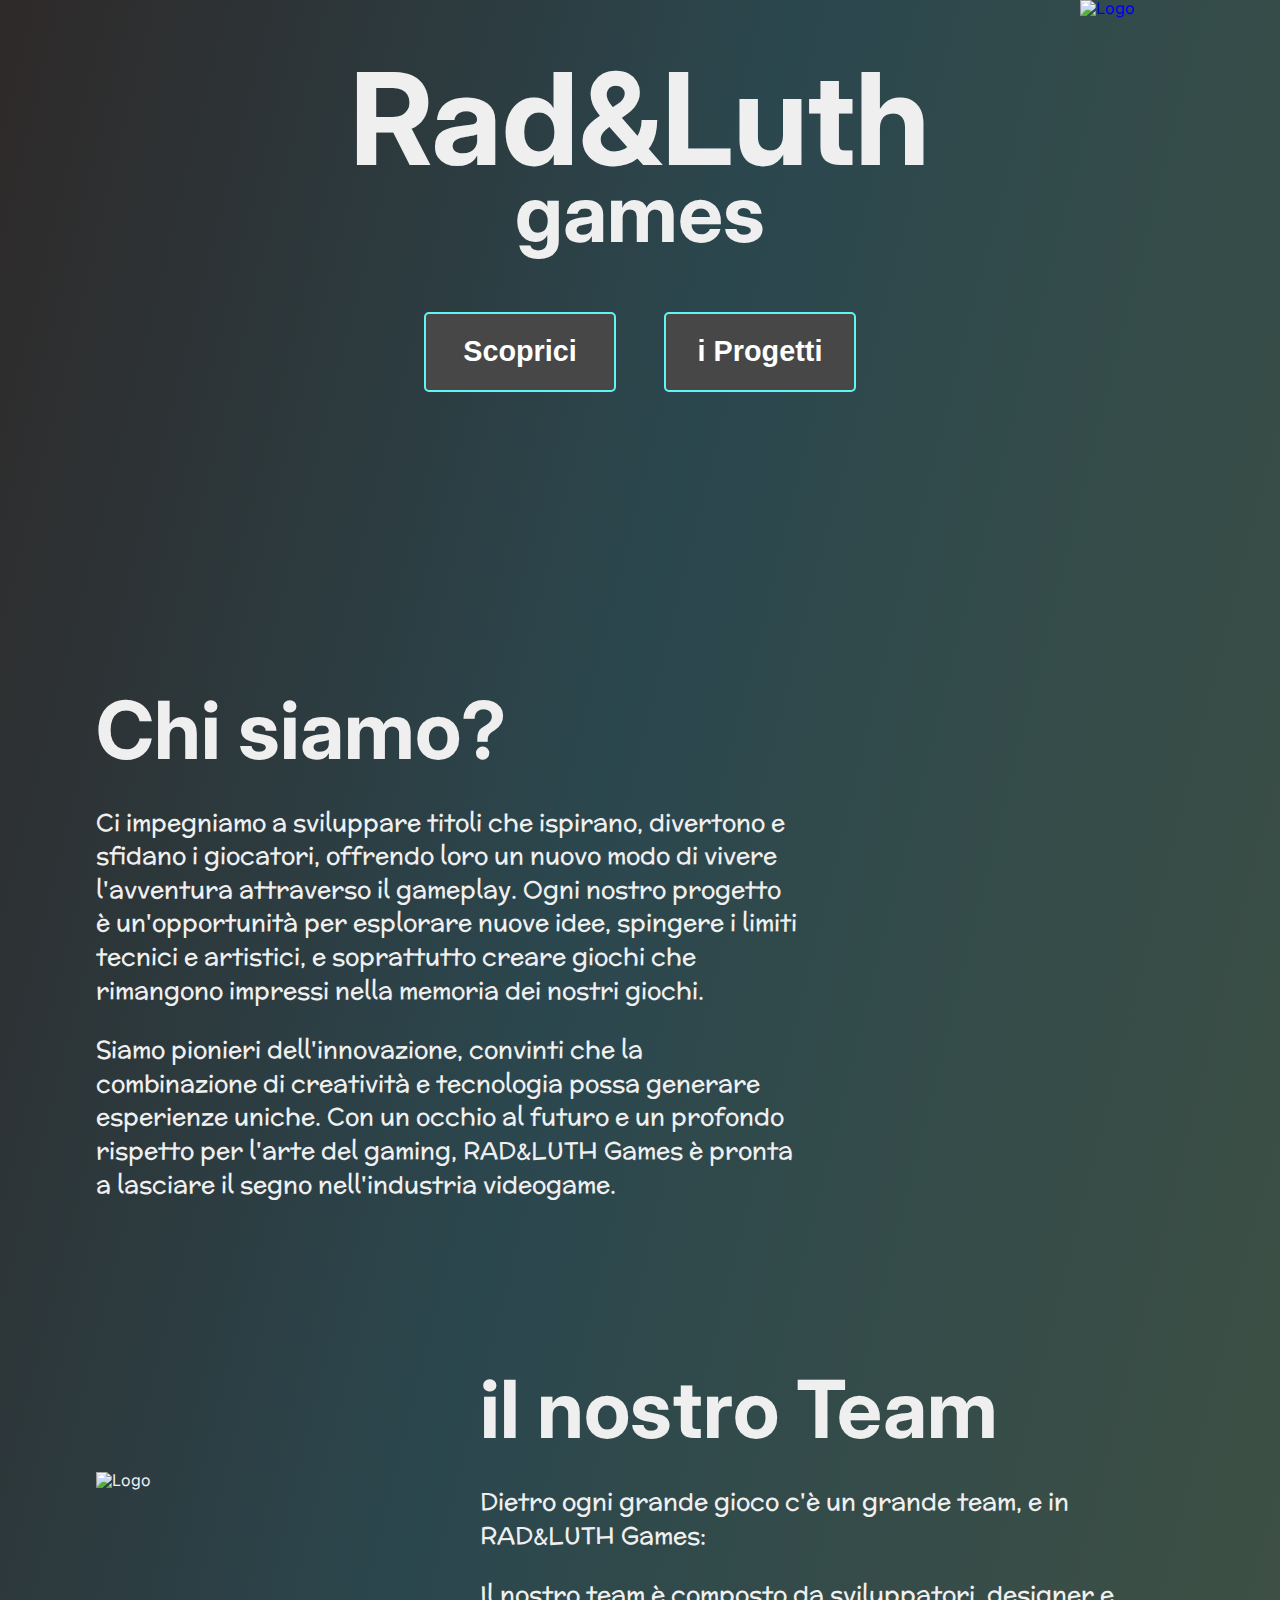
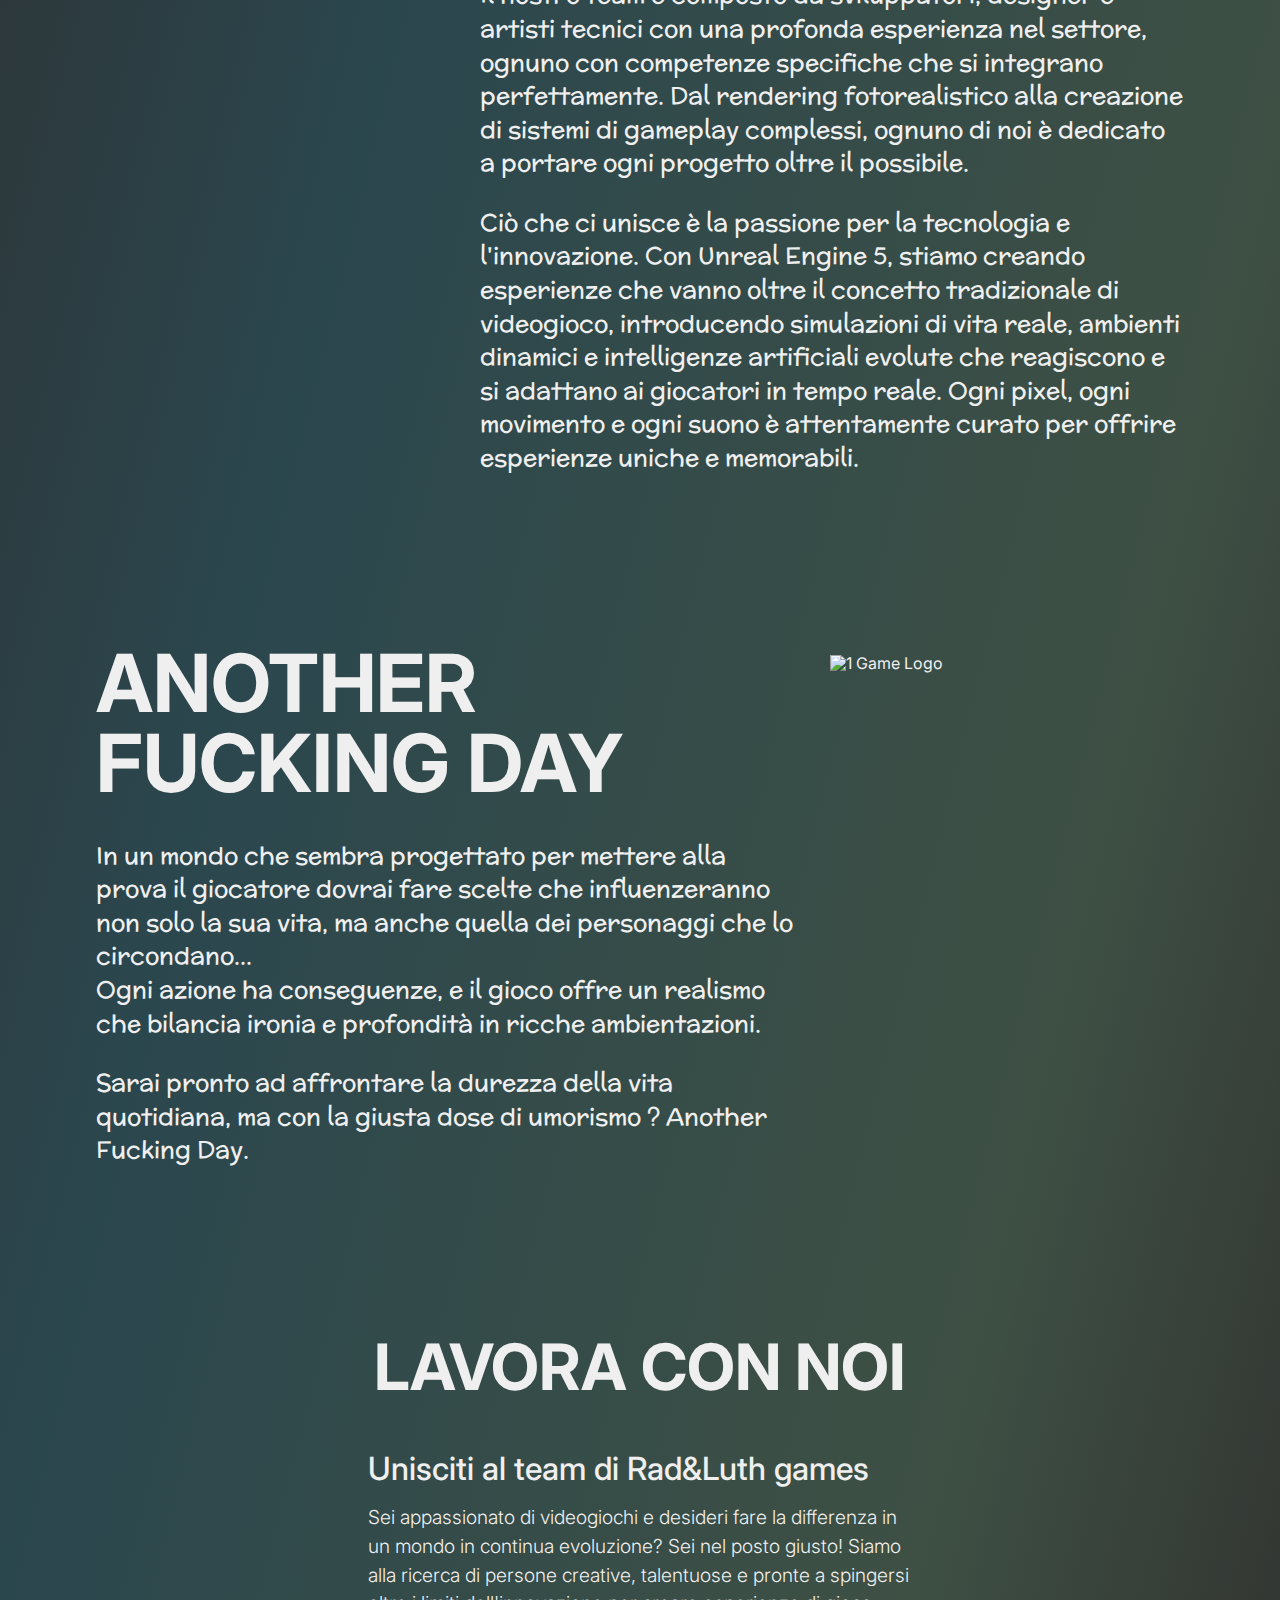
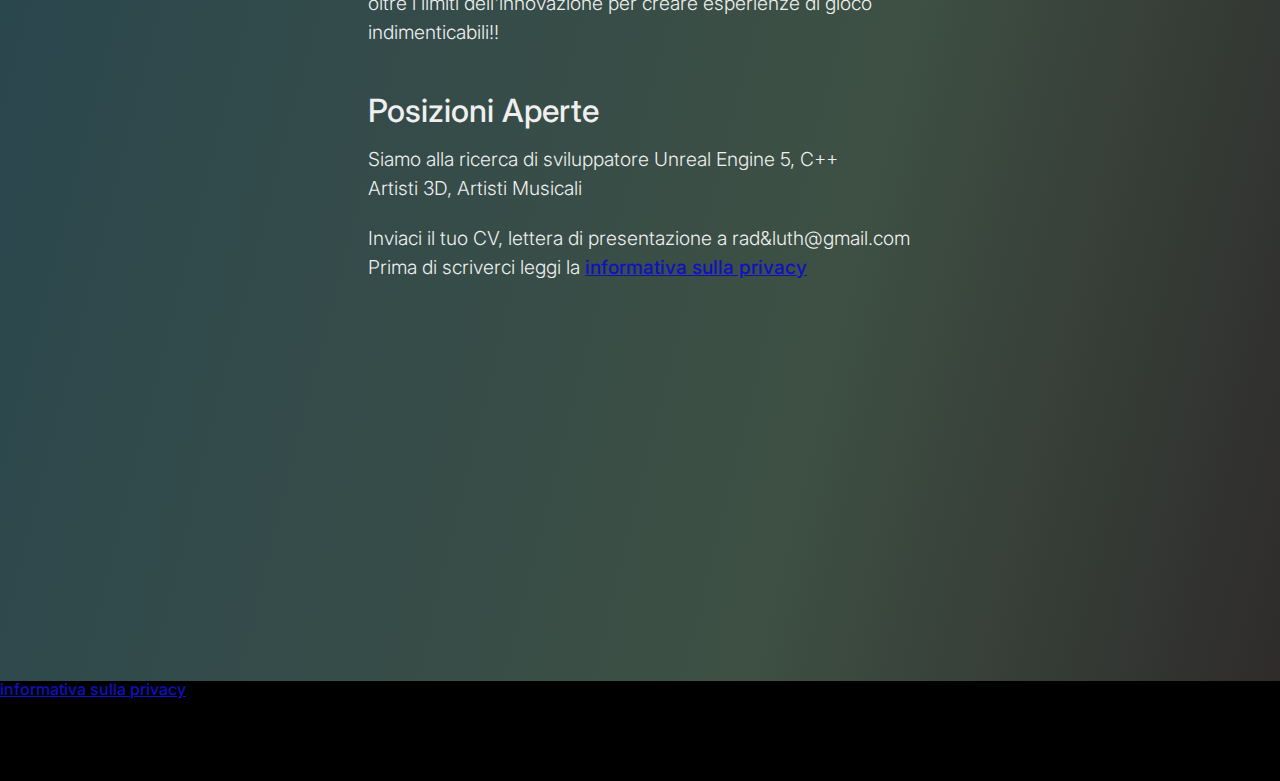
==== index.html @ a953b3aa "Add files via upload" ====
<!DOCTYPE html>
<html lang="it">
<head>
    <meta charset="UTF-8">
    <meta name="viewport" content="width=device-width, initial-scale=1.0">
    <title>Rad&Luth Games</title>
    <link rel="stylesheet" href="style.css">
    <script src="script.js" async></script>
    <link rel="preconnect" href="https://fonts.googleapis.com">
    <link rel="preconnect" href="https://fonts.gstatic.com" crossorigin>
    <link href="https://fonts.googleapis.com/css2?family=Inter:ital,opsz,wght@0,14..32,100..900;1,14..32,100..900&family=McLaren&display=swap" rel="stylesheet">
</head>
<body>

    <h1 class="title"> Rad&Luth <br> <span class="titleMin"> games </span> </h1>

    <a href="https://radluthgames.com">
        <img class="logo" style="display: none;" src="logo.png" alt="Logo">
    </a>
    <div class="buttons_container">
        <div>
            <button onclick="buttonScoprici()"> Scoprici </button>
            <button onclick="buttonProgetti()"> i Progetti </button>
        </div>
    </div>
    
<!-- DESKTOP -->
<div class="info_desktop">
    
    <div class="info">
        <h2 class="title2"> Chi siamo? </h2>
        <h3 class="text"> 
            Ci impegniamo a sviluppare titoli che ispirano, divertono e sfidano i giocatori, offrendo loro un nuovo modo di vivere l'avventura attraverso il gameplay. Ogni nostro progetto è un'opportunità per esplorare nuove idee, spingere i limiti tecnici e artistici, e soprattutto creare giochi che rimangono impressi nella memoria dei nostri giochi.
            <br>
            <hr style="border-color: transparent;">
            Siamo pionieri dell'innovazione, convinti che la combinazione di creatività e tecnologia possa generare esperienze uniche. Con un occhio al futuro e un profondo rispetto per l'arte del gaming, RAD&LUTH Games è pronta a lasciare il segno nell'industria videogame. 
        </h3>
    </div>

    <hr style="border-color: transparent; height: 150px;">

    <div class="info">
        <div class="wrapper">
            <img class="section_image" src="logo.png" alt="Logo">
            <div>
                <h2 class="title2"> il nostro Team </h2>
                <h3 class="text"> 
                    Dietro ogni grande gioco c'è un grande team, e in RAD&LUTH Games:
                    <br>
                    <hr style="border-color: transparent;">
                    Il nostro team è composto da sviluppatori, designer e artisti tecnici con una profonda esperienza nel settore, ognuno con competenze specifiche che si integrano perfettamente. Dal rendering fotorealistico alla creazione di sistemi di gameplay complessi, ognuno di noi è dedicato a portare ogni progetto oltre il possibile.
                    <br>
                    <hr style="border-color: transparent;">
                    Ciò che ci unisce è la passione per la tecnologia e l'innovazione. Con Unreal Engine 5, stiamo creando esperienze che vanno oltre il concetto tradizionale di videogioco, introducendo simulazioni di vita reale, ambienti dinamici e intelligenze artificiali evolute che reagiscono e si adattano ai giocatori in tempo reale. Ogni pixel, ogni movimento e ogni suono è attentamente curato per offrire esperienze uniche e memorabili.
                </h3>
            </div>
        </div>
    </div>

    <hr style="border-color: transparent; height: 150px;">

    <div class="info">
        <div class="wrapper">
            <div>
                <h2 class="title2"> ANOTHER FUCKING DAY </h2>
                <h3 class="text"> 
                    In un mondo che sembra progettato per mettere alla prova il giocatore dovrai fare scelte che influenzeranno non solo la sua vita, ma anche quella dei personaggi che lo circondano... <br> Ogni azione ha conseguenze, e il gioco offre un realismo che bilancia ironia e profondità in ricche ambientazioni.
                    <br>
                    <hr style="border-color: transparent;">
                    Sarai pronto ad affrontare la durezza della vita quotidiana, ma con la giusta dose di umorismo ?  Another Fucking Day.
                </h3>
            </div>
            <img class="section_image" src="game_1_logo.png" alt="1 Game Logo">
        </div>
    </div>

    <hr style="border-color: transparent; height: 150px;">

</div>
<!-- FINE DESKTOP -->

<!-- MOBILE -->
<div class="info_mobile">

    <div class="mobile_info">
        <h2 class="mobile_title2"> Chi siamo? </h2>
        <h3 class="mobile_text"> 
            Ci impegniamo a sviluppare titoli che ispirano, divertono e sfidano i giocatori, offrendo loro un nuovo modo di vivere l'avventura attraverso il gameplay. 
            <br>
            <hr style="border-color: transparent;">
            Ogni nostro progetto è un'opportunità per esplorare nuove idee, spingere i limiti tecnici e artistici, e soprattutto creare giochi che rimangono impressi nella memoria dei nostri giochi.
            <br>
            <hr style="border-color: transparent;">
            Siamo pionieri dell'innovazione, convinti che la combinazione di creatività e tecnologia possa generare esperienze uniche. 
            <br>
            <hr style="border-color: transparent;">
            Con un occhio al futuro e un profondo rispetto per l'arte del gaming, RAD&LUTH Games è pronta a lasciare il segno nell'industria videogame. 
        </h3>
    </div>

    <hr style="border-color: #61F4F1; margin: 20px 0px 20px 0px;">

    <div class="mobile_info">
        <h2 class="mobile_title2"> Chi siamo? </h2>
        <h3 class="mobile_text"> 
            Ci impegniamo a sviluppare titoli che ispirano, divertono e sfidano i giocatori, offrendo loro un nuovo modo di vivere l'avventura attraverso il gameplay. 
            <br>
            <hr style="border-color: transparent;">
            Ogni nostro progetto è un'opportunità per esplorare nuove idee, spingere i limiti tecnici e artistici, e soprattutto creare giochi che rimangono impressi nella memoria dei nostri giochi.
            <br>
            <hr style="border-color: transparent;">
            Siamo pionieri dell'innovazione, convinti che la combinazione di creatività e tecnologia possa generare esperienze uniche. 
            <br>
            <hr style="border-color: transparent;">
            Con un occhio al futuro e un profondo rispetto per l'arte del gaming, RAD&LUTH Games è pronta a lasciare il segno nell'industria videogame. 
        </h3>
        <img class="mobile_section_image" src="logo.png" alt="Logo">
    </div>

    <hr style="border-color: #61F4F1;">

    <div class="mobile_info">
        <h2 class="mobile_title2"> ANOTHER FUCKING DAY </h2>
        <h3 class="mobile_text"> 
            In un mondo che sembra progettato per spegnere la creatività e mettere alla prova la pazienza, il giocatore dovrà fare scelte che influenzeranno non solo la sua vita, ma anche quella dei personaggi che lo circondano. 
            <br>
            <hr style="border-color: transparent;">
            Ogni azione ha conseguenze, e il gioco offre un realismo che bilancia ironia e profondità  
            <br>
            <hr style="border-color: transparent;">
            Sarai pronto ad affrontare la durezza della vita quotidiana, ma con la giusta dose di umorismo ?  Another Fucking Day.
        </h3>
        <img class="mobile_section_image" src="game_1_logo.png" alt="Game Logo">
    </div>

    <hr style="border-color: #61F4F1;">


</div>
<!-- FINE MOBILE -->

    <div class="jobs">
        <div>
            <h2 class="title22"> LAVORA CON NOI </h2>
            <h3 class="title3"> Unisciti al team di Rad&Luth games </h3>
            <h4 class="text2"> 
                Sei appassionato di videogiochi e desideri fare la differenza in un mondo in continua evoluzione? Sei nel posto giusto! Siamo alla ricerca di persone creative, talentuose e pronte a spingersi oltre i limiti dell'innovazione per creare esperienze di gioco indimenticabili!!
            </h4>

            <hr style="border-color: transparent;">
            <hr style="border-color: transparent;">
            <hr style="border-color: transparent;">
            <hr style="border-color: transparent;">

            <h3 class="title3"> Posizioni Aperte </h3>
            <h4 class="text2"> 
                Siamo alla ricerca di sviluppatore Unreal Engine 5, C++  <br>
                <hr class="only_mobile" style="border-color: transparent; display: none;">
                Artisti 3D, Artisti Musicali  <br>
                <hr style="border-color: transparent;">
                Inviaci il tuo CV, lettera di presentazione a rad&luth@gmail.com
                <br>
                Prima di scriverci leggi la <a style="color: rgb(14, 17, 192); font-weight: 500;" target="_blank" href="informativa_privacy.html" > informativa sulla privacy </a> <br>
            </h4>
        </div>
    </div>

    <footer>
        <a style="color: rgb(14, 17, 192); font-weight: 500;" target="_blank" href="informativa_privacy.html"> informativa sulla privacy </a>
    </footer>

    <div id="ad" class="ad_container">
        <button onclick="closeAd()"> <img src="close_x.svg" alt="Chiudi AD"> </button>
        <video autoplay loop muted>
            <source src="ad.mp4" type="video/mp4">
        </video>
    </div>

</body>
</html>
---- style.css ----
html,body,div,span,applet,object,iframe,a,abbr,acronym,address,big,cite,code,del,dfn,em,font,img,ins,kbd,q,s,samp,small,strike,strong,sub,sup,tt,var,dl,dt,dd,ol,ul,li,h1,h2,h3,h4,h5,h6,pre,form,fieldset,input,textarea,label,legend,p,blockquote,table,caption,tbody,tfoot,thead,tr,th,td{margin:0;padding:0;border:0;outline:0;font-weight:inherit;font-style:inherit;font-size:100%;font-family:inherit;vertical-align:baseline;}body{line-height:1;color:black;background:white;}:focus{outline:0;}table{border-collapse:collapse;border-spacing:0;}caption,th,td{text-align:left;font-weight:normal;}fieldset,img{border:0;}address,caption,cite,code,dfn,em,strong,th,var{font-style:normal;font-weight:normal;}ol,ul{list-style:none;}h1,h2,h3,h4,h5,h6{font-size:100%;font-weight:normal;}blockquote:before,blockquote:after,q:before,q:after{content:"";}blockquote,q{quotes:"" "";}abbr,acronym{border:0;}

body { 
    color: #f0efef;
    font-family: "Inter", sans-serif;
    background-color: #2E2A2A;
    width: 100%;
    background-image: linear-gradient(104deg, rgba(46,42,42,1) 1%, rgba(43,71,78,1) 35%, rgba(62,80,68,1) 75%, rgba(46,42,42,1) 100%);
    display: inline-block;
}

#ad {
    display: none !important; /* ad inesistente */
}

::selection {
    color: rgb(0, 0, 0);
    background: #61f4f267;
}

.text {
    font-family: "McLaren", sans-serif;
    font-weight: 400;
    font-style: normal;
    font-size: 1.5rem;
}

.ad_container {
    position: fixed;
    bottom: 35px;
    right: 35px;
    display: none;
    width: 480px;
    height: 270px;
    border-radius: 10px;
    background-color: rgba(50, 50, 50, .5);
    border: 2px solid #61F4F1;
}

.ad_container video {
    width: 100%;
    height: auto;
    border-radius: 10px;
}

.ad_container button {
    position: absolute;
    top: 10px;
    right: 10px;
    width: 32px;
    height: 32px;
    padding: 0px;
    margin: 0px;
    border: none;
    background-color: rgba(50, 50, 50, .5);
    cursor: pointer;
    z-index: 1;
    border-radius: 100%;
}

.title {
    font-size: 8rem;
    font-weight: bolder;
    text-align: center;
    margin-top: 9vh;
    line-height: 60%;
    user-select: none;
}

.titleMin {
    font-size: 5rem;
}

@media only screen and (max-width: 554px) {
    .title {
        font-size: 4rem;
        font-weight: bolder;
        text-align: center;
        margin-top: 6vh;
        position: relative;
        line-height: 60%;
    }

    .titleMin {
        font-size: 2.5rem;
    }
}

img {
    user-select: none;
}

@media only screen and (min-width: 1200px) {
    .logo {
        width: 12.5rem;
        height: 12.5rem;
        display: block !important;
        position: absolute;
        top: 0;
        right: 0;
        cursor: pointer;
    }
}

.buttons_container {
    width: 80%;
    padding: 10px;
    display: flex;
    justify-content: center;
    margin: 50px auto;
    margin-bottom: 32vh;
    user-select: none;
}

.buttons_container div {
    display: flex;
    row-gap: 1.5rem;
    column-gap: 3rem;
    flex-wrap: wrap;
}

button {
    width: 12rem;
    height: 5rem;
    background-color: #474747;
    border: solid #61F4F1 2px;
    border-radius: 5px;
    margin: auto;
    color: #FFFFFF;
    font-size: 1.8rem;
    font-weight: bolder;
    cursor: pointer;
}

.title2 {
    font-size: 5rem;
    font-weight: bolder;
    margin-bottom: 4vh;
}

.info {
    padding-left: 6rem;
    padding-right: 6rem;
}

.info .text {
    width: 55dvw;
    line-height: 140%;
}

.wrapper {
    display: flex;
    justify-content: space-between;
    align-items: center;
    gap: 30px;
}

.section_image {
    width: 500px;
    height: 500px;
}

@media only screen and (max-width: 1200px) {
    .info_mobile {
        display: block;
    }
    .info_desktop {
        display: none;
    }

    .buttons_container {
        margin-bottom: 10vh !important;
    }
}

@media only screen and (min-width: 1200px) {
    .info_mobile {
        display: none;
    }
    .info_desktop {
        display: block;
    }
}

.mobile_info {
    padding-left: 1rem;
    padding-right: 1rem;
    display: flex;
    flex-direction: column;
    margin-bottom: 70px;
    margin-top: 70px;
}

.mobile_title2 {
    font-size: 3rem;
    text-align: center;
    font-weight: bolder;
    margin-bottom: 4vh;
}

.mobile_text {
    font-size: 1.2rem;
    line-height: 140%;
}

.mobile_section_image {
    width: 80%;
    height: 80%;
    margin: auto;
    margin-top: 50px;
}

.title3 {
    font-size: 2rem;
    margin-bottom: 2vh;
    font-weight: 500;
}

.jobs {
    padding-left: 6rem;
    padding-right: 6rem;
    display: flex;
    justify-content: center;
}

.jobs div{
    width: 50%;
}

.text2 {
    font-weight: 300;
    line-height: 150%;
    font-size: 1.2rem;
}

.title22 {
    font-size: 5vw;
    font-weight: bolder;
    margin-bottom: 6vh;
    text-align: center;
}


@media only screen and (max-width: 1200px) {
    .jobs div{
        width: 90% !important;
    }    
    .title22 {
        font-size: 3.5rem !important;
        margin-bottom: 5vh !important;
        margin-top: 2vh;
    }
    .jobs {
        padding-left: 1rem !important;
        padding-right: 1rem !important;
    }
    .only_mobile {
        display: block !important;
    }
    .text2 {
        font-size: 1rem !important;
    }
}

footer {
    height: 100px;
    background-color: black;
    margin-top: 400px;
}

::-webkit-scrollbar {
    width: 8px;
}
  
::-webkit-scrollbar-thumb {
    background: #1e8b8a;
}
  
::-webkit-scrollbar-thumb:hover {
    background: #61F4F1;
}
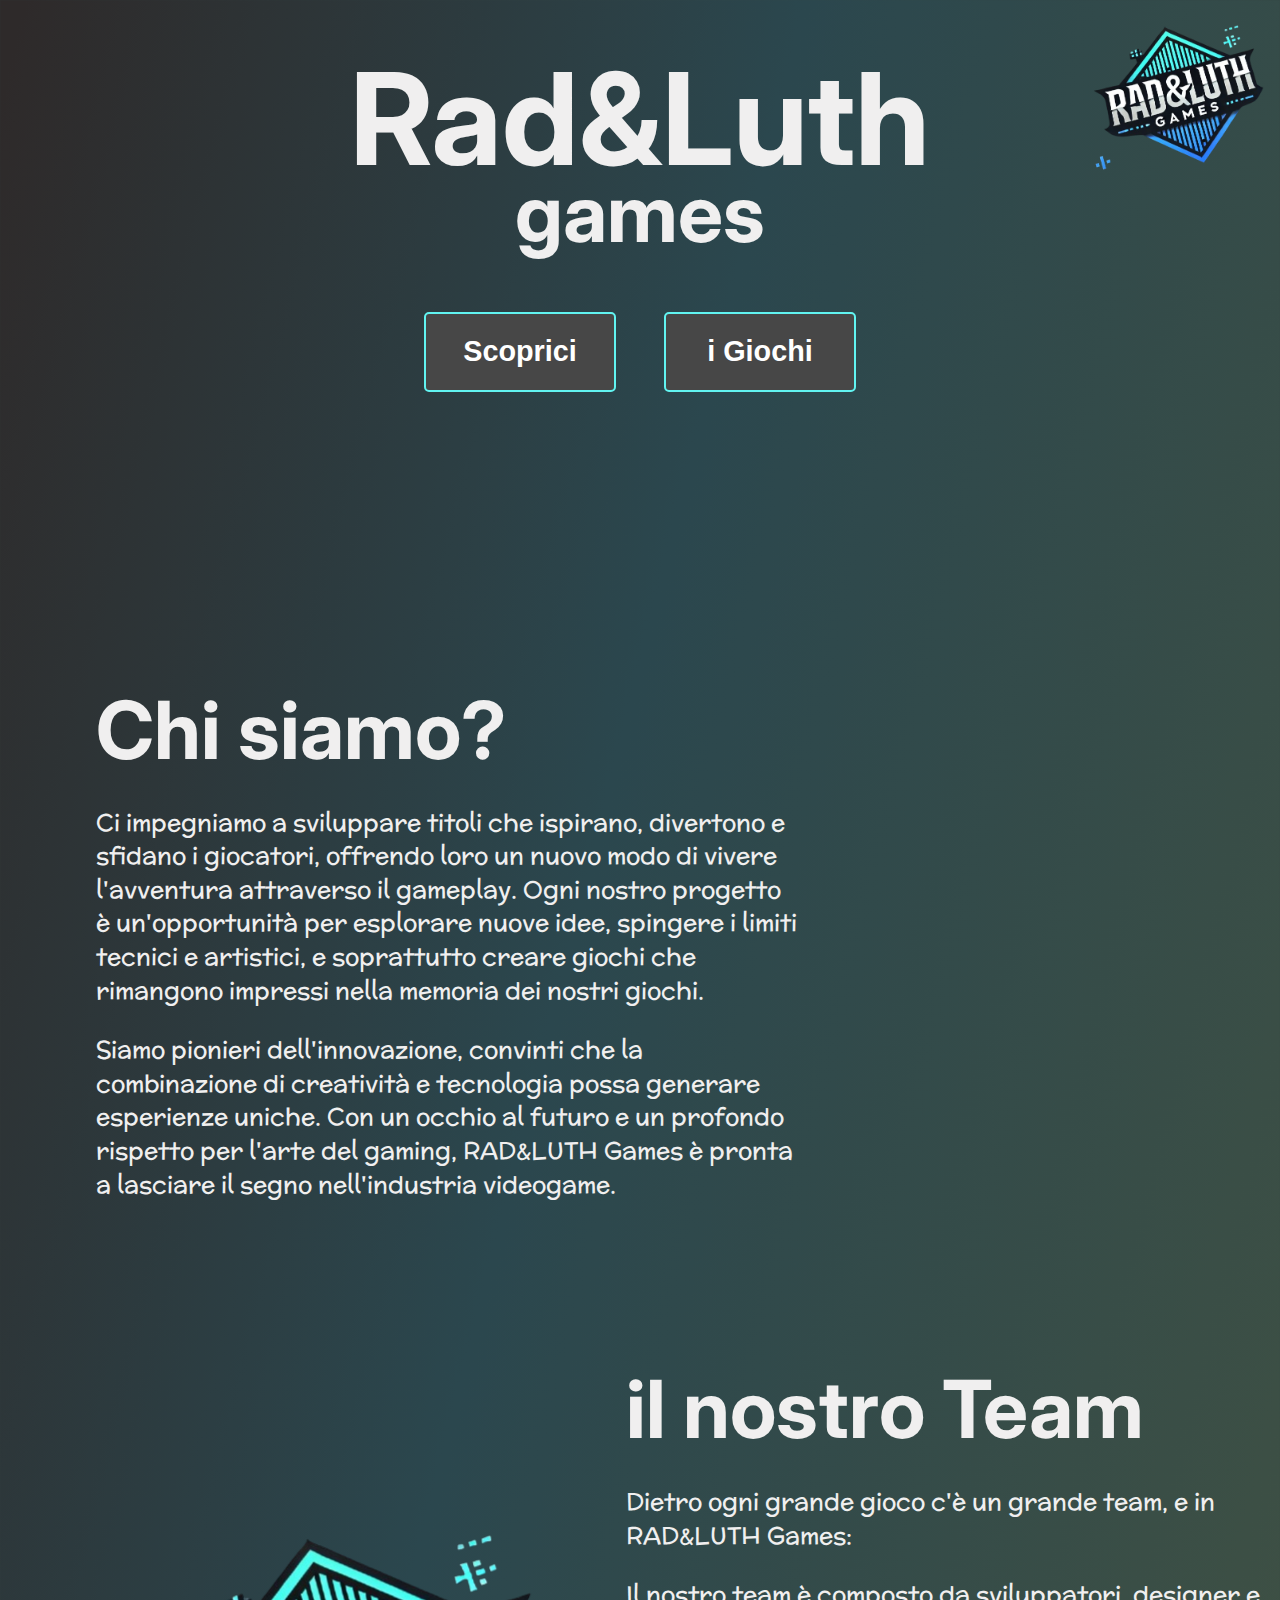
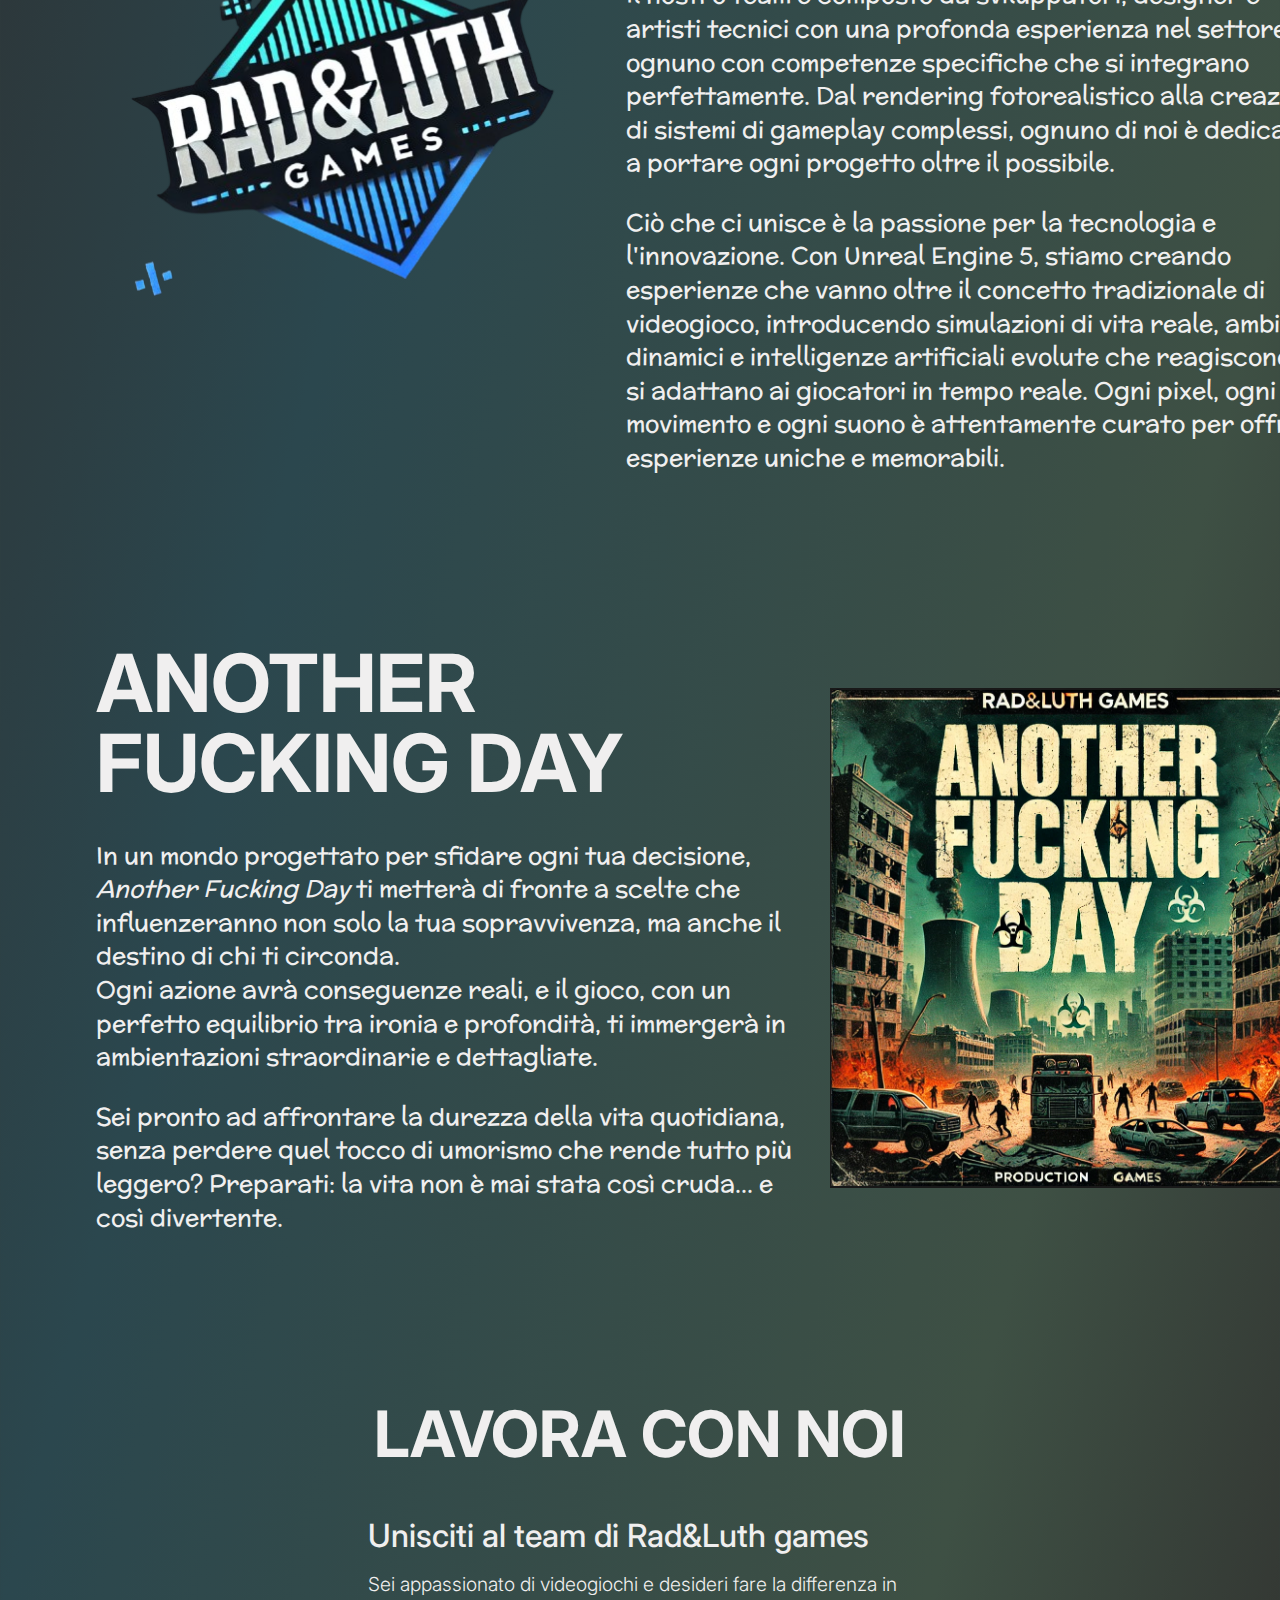
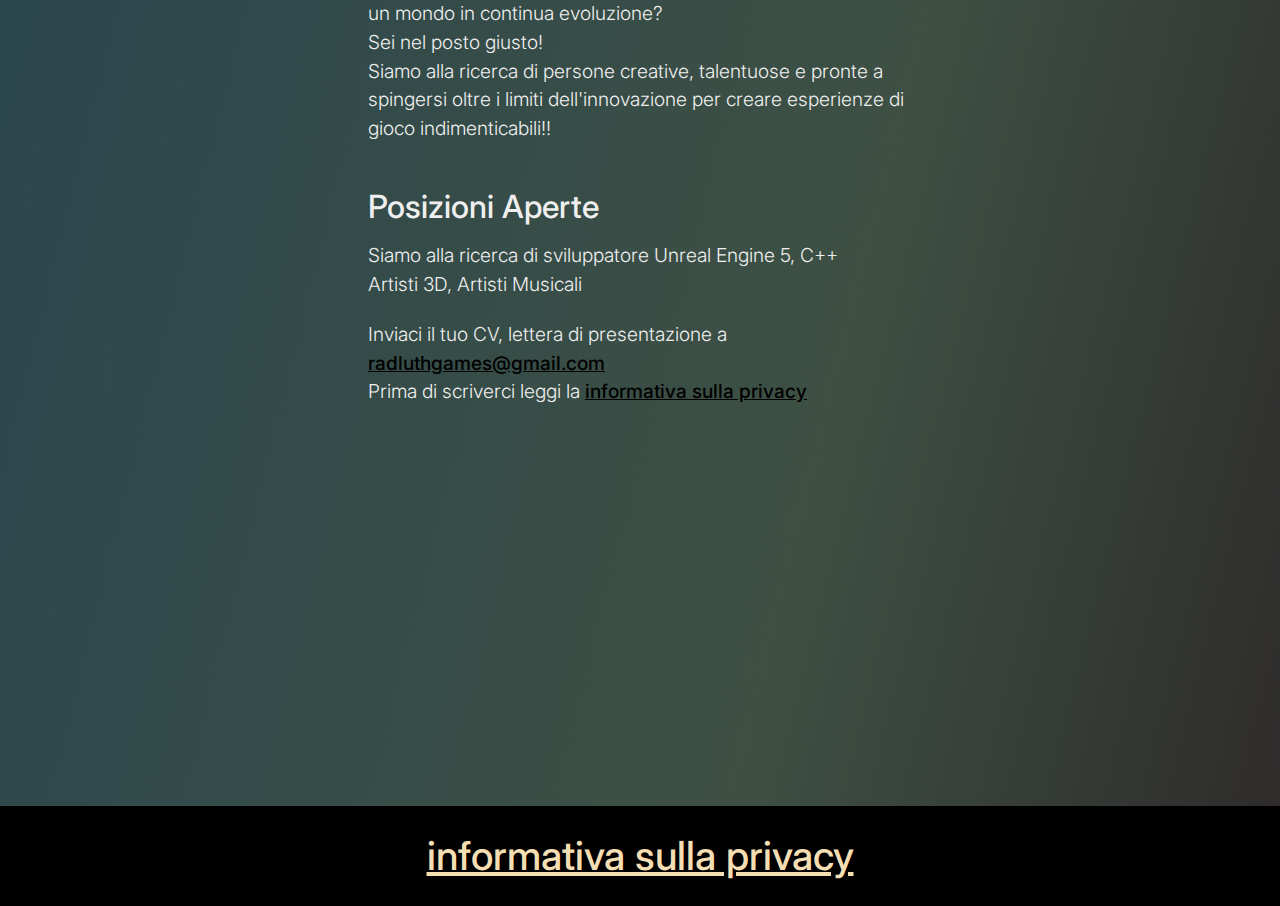
==== commit f622452d: "Add files via upload" ====
--- a/index.html
+++ b/index.html
@@ -3,7 +3,12 @@
 <head>
     <meta charset="UTF-8">
     <meta name="viewport" content="width=device-width, initial-scale=1.0">
+    <meta name="title" content="Rad&Luth Games">
+    <meta name="author" content="Rad&Luth Games">
+    <meta name="keyword" content="radluthgames, rad&luthgames, giochi, ia, giochi interattivi, radluthgames@gmail.com, radluthgames.com">
+    <meta name="description" content="Chi Siamo? Ci impegniamo a sviluppare titoli che ispirano, divertono e sfidano i giocatori, offrendo loro un nuovo modo di vivere l'avventura attraverso il gameplay. Ogni nostro progetto è un'opportunità per esplorare nuove idee, spingere i limiti tecnici e artistici, e soprattutto creare giochi che rimangono impressi nella memoria dei nostri giochi.">
     <title>Rad&Luth Games</title>
+    <link rel="shortcut icon" href="logo.ico" type="image/x-icon">
     <link rel="stylesheet" href="style.css">
     <script src="script.js" async></script>
     <link rel="preconnect" href="https://fonts.googleapis.com">
@@ -20,7 +25,7 @@
     <div class="buttons_container">
         <div>
             <button onclick="buttonScoprici()"> Scoprici </button>
-            <button onclick="buttonProgetti()"> i Progetti </button>
+            <button onclick="buttonProgetti()"> i Giochi </button>
         </div>
     </div>
     
@@ -63,11 +68,13 @@
         <div class="wrapper">
             <div>
                 <h2 class="title2"> ANOTHER FUCKING DAY </h2>
-                <h3 class="text"> 
-                    In un mondo che sembra progettato per mettere alla prova il giocatore dovrai fare scelte che influenzeranno non solo la sua vita, ma anche quella dei personaggi che lo circondano... <br> Ogni azione ha conseguenze, e il gioco offre un realismo che bilancia ironia e profondità in ricche ambientazioni.
+                <h3 class="text">     
+                    In un mondo progettato per sfidare ogni tua decisione, <i> Another Fucking Day </i> ti metterà di fronte a scelte che influenzeranno non solo la tua sopravvivenza, ma anche il destino di chi ti circonda.
+                    <br>
+                    Ogni azione avrà conseguenze reali, e il gioco, con un perfetto equilibrio tra ironia e profondità, ti immergerà in ambientazioni straordinarie e dettagliate.
                     <br>
                     <hr style="border-color: transparent;">
-                    Sarai pronto ad affrontare la durezza della vita quotidiana, ma con la giusta dose di umorismo ?  Another Fucking Day.
+                    Sei pronto ad affrontare la durezza della vita quotidiana, senza perdere quel tocco di umorismo che rende tutto più leggero? Preparati: la vita non è mai stata così cruda... e così divertente.
                 </h3>
             </div>
             <img class="section_image" src="game_1_logo.png" alt="1 Game Logo">
@@ -101,18 +108,19 @@
     <hr style="border-color: #61F4F1; margin: 20px 0px 20px 0px;">
 
     <div class="mobile_info">
-        <h2 class="mobile_title2"> Chi siamo? </h2>
+        <h2 class="mobile_title2"> il nostro Team </h2>
         <h3 class="mobile_text"> 
-            Ci impegniamo a sviluppare titoli che ispirano, divertono e sfidano i giocatori, offrendo loro un nuovo modo di vivere l'avventura attraverso il gameplay. 
+            Dietro ogni grande gioco c'è un grande team, e in RAD&LUTH Games:
             <br>
             <hr style="border-color: transparent;">
-            Ogni nostro progetto è un'opportunità per esplorare nuove idee, spingere i limiti tecnici e artistici, e soprattutto creare giochi che rimangono impressi nella memoria dei nostri giochi.
+            Il nostro team è composto da sviluppatori, designer e artisti tecnici con una profonda esperienza nel settore, ognuno con competenze specifiche che si integrano perfettamente. 
             <br>
             <hr style="border-color: transparent;">
-            Siamo pionieri dell'innovazione, convinti che la combinazione di creatività e tecnologia possa generare esperienze uniche. 
+            Ciò che ci unisce è la passione per la tecnologia e l'innovazione. <br>
+            Con Unreal Engine 5, stiamo creando esperienze che vanno oltre il concetto tradizionale di videogioco, introducendo simulazioni di vita reale, ambienti dinamici e intelligenze artificiali evolute che reagiscono e si adattano ai giocatori in tempo reale.
             <br>
             <hr style="border-color: transparent;">
-            Con un occhio al futuro e un profondo rispetto per l'arte del gaming, RAD&LUTH Games è pronta a lasciare il segno nell'industria videogame. 
+            Ogni pixel, ogni movimento e ogni suono è attentamente curato per offrire esperienze uniche e memorabili.
         </h3>
         <img class="mobile_section_image" src="logo.png" alt="Logo">
     </div>
@@ -122,13 +130,16 @@
     <div class="mobile_info">
         <h2 class="mobile_title2"> ANOTHER FUCKING DAY </h2>
         <h3 class="mobile_text"> 
-            In un mondo che sembra progettato per spegnere la creatività e mettere alla prova la pazienza, il giocatore dovrà fare scelte che influenzeranno non solo la sua vita, ma anche quella dei personaggi che lo circondano. 
+            In un mondo progettato per sfidare ogni tua decisione, <br> <i> Another Fucking Day </i> ti metterà di fronte a scelte che influenzeranno non solo la tua sopravvivenza, ma anche il destino di chi ti circonda.
             <br>
             <hr style="border-color: transparent;">
-            Ogni azione ha conseguenze, e il gioco offre un realismo che bilancia ironia e profondità  
+            Ogni azione avrà conseguenze reali, e il gioco, con un perfetto equilibrio tra ironia e profondità, ti immergerà in ambientazioni straordinarie e dettagliate.
             <br>
             <hr style="border-color: transparent;">
-            Sarai pronto ad affrontare la durezza della vita quotidiana, ma con la giusta dose di umorismo ?  Another Fucking Day.
+            Sei pronto ad affrontare la durezza della vita quotidiana, senza perdere quel tocco di umorismo che rende tutto più leggero? 
+            <br>
+            <hr style="border-color: transparent;">
+            Preparati: la vita non è mai stata così cruda... e così divertente.
         </h3>
         <img class="mobile_section_image" src="game_1_logo.png" alt="Game Logo">
     </div>
@@ -144,7 +155,8 @@
             <h2 class="title22"> LAVORA CON NOI </h2>
             <h3 class="title3"> Unisciti al team di Rad&Luth games </h3>
             <h4 class="text2"> 
-                Sei appassionato di videogiochi e desideri fare la differenza in un mondo in continua evoluzione? Sei nel posto giusto! Siamo alla ricerca di persone creative, talentuose e pronte a spingersi oltre i limiti dell'innovazione per creare esperienze di gioco indimenticabili!!
+                Sei appassionato di videogiochi e desideri fare la differenza in un mondo in continua evoluzione? <br> Sei nel posto giusto! <br>
+                Siamo alla ricerca di persone creative, talentuose e pronte a spingersi oltre i limiti dell'innovazione per creare esperienze di gioco indimenticabili!!
             </h4>
 
             <hr style="border-color: transparent;">
@@ -158,15 +170,15 @@
                 <hr class="only_mobile" style="border-color: transparent; display: none;">
                 Artisti 3D, Artisti Musicali  <br>
                 <hr style="border-color: transparent;">
-                Inviaci il tuo CV, lettera di presentazione a rad&luth@gmail.com
+                Inviaci il tuo CV, lettera di presentazione a <a style="color: black; font-weight: 500;" href="mailto:radluthgames@gmail.com"> radluthgames@gmail.com </a>
                 <br>
-                Prima di scriverci leggi la <a style="color: rgb(14, 17, 192); font-weight: 500;" target="_blank" href="informativa_privacy.html" > informativa sulla privacy </a> <br>
+                Prima di scriverci leggi la <a style="color: black; font-weight: 500;" target="_blank" href="informativa_privacy.html" > informativa sulla privacy </a> <br>
             </h4>
         </div>
     </div>
 
-    <footer>
-        <a style="color: rgb(14, 17, 192); font-weight: 500;" target="_blank" href="informativa_privacy.html"> informativa sulla privacy </a>
+    <footer style="color: wheat; text-align: center; font-size: 40px; display: flex; align-items: center; justify-content: center;">
+        <a style="color: wheat; font-weight: 500;" target="_blank" href="informativa_privacy.html"> informativa sulla privacy </a>
     </footer>
 
     <div id="ad" class="ad_container">
